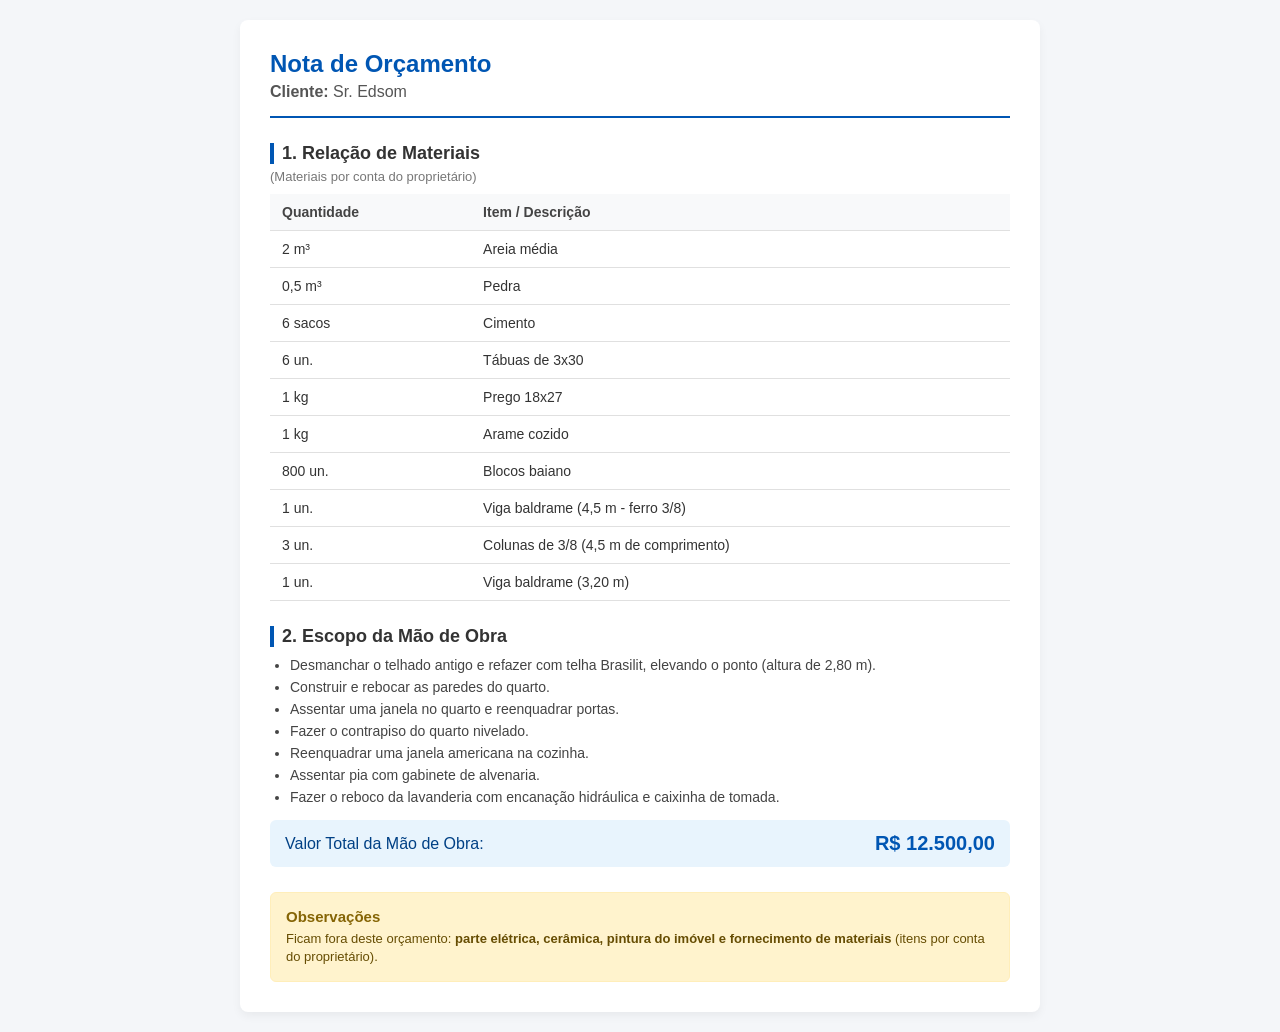
==== index.html @ 5b8305cc "Rename planilha.html to index.html" ====
<!DOCTYPE html>
<html lang="pt-BR">
<head>
    <meta charset="UTF-8">
    <meta name="viewport" content="width=device-width, initial-scale=1.0">
    <title>Nota de Orçamento - Sr. Edsom</title>
    <link rel="stylesheet" href="planilha.css">
</head>
<body>
    <div class="container">
        <header>
            <h1>Nota de Orçamento</h1>
            <p class="cliente"><strong>Cliente:</strong> Sr. Edsom</p>
        </header>

        <section class="section">
            <h2>1. Relação de Materiais</h2>
            <p class="sub-info">(Materiais por conta do proprietário)</p>
            <table>
                <thead>
                    <tr>
                        <th>Quantidade</th>
                        <th>Item / Descrição</th>
                    </tr>
                </thead>
                <tbody>
                    <tr><td>2 m³</td><td>Areia média</td></tr>
                    <tr><td>0,5 m³</td><td>Pedra</td></tr>
                    <tr><td>6 sacos</td><td>Cimento</td></tr>
                    <tr><td>6 un.</td><td>Tábuas de 3x30</td></tr>
                    <tr><td>1 kg</td><td>Prego 18x27</td></tr>
                    <tr><td>1 kg</td><td>Arame cozido</td></tr>
                    <tr><td>800 un.</td><td>Blocos baiano</td></tr>
                    <tr><td>1 un.</td><td>Viga baldrame (4,5 m - ferro 3/8)</td></tr>
                    <tr><td>3 un.</td><td>Colunas de 3/8 (4,5 m de comprimento)</td></tr>
                    <tr><td>1 un.</td><td>Viga baldrame (3,20 m)</td></tr>
                </tbody>
            </table>
        </section>

        <section class="section">
            <h2>2. Escopo da Mão de Obra</h2>
            <ul>
                <li>Desmanchar o telhado antigo e refazer com telha Brasilit, elevando o ponto (altura de 2,80 m).</li>
                <li>Construir e rebocar as paredes do quarto.</li>
                <li>Assentar uma janela no quarto e reenquadrar portas.</li>
                <li>Fazer o contrapiso do quarto nivelado.</li>
                <li>Reenquadrar uma janela americana na cozinha.</li>
                <li>Assentar pia com gabinete de alvenaria.</li>
                <li>Fazer o reboco da lavanderia com encanação hidráulica e caixinha de tomada.</li>
            </ul>
            <div class="valor-total">
                <span>Valor Total da Mão de Obra:</span>
                <strong>R$ 12.500,00</strong>
            </div>
        </section>

        <section class="obs">
            <h3>Observações</h3>
            <p>Ficam fora deste orçamento: <strong>parte elétrica, cerâmica, pintura do imóvel e fornecimento de materiais</strong> (itens por conta do proprietário).</p>
        </section>
    </div>
</body>
</html>
---- planilha.css ----
* {
    margin: 0;
    padding: 0;
    box-sizing: border-box;
}

body {
    font-family: 'Segoe UI', Tahoma, Geneva, Verdana, sans-serif;
    background-color: #f4f6f9;
    color: #333;
    padding: 20px;
}

.container {
    max-width: 800px;
    margin: 0 auto;
    background: #ffffff;
    padding: 30px;
    border-radius: 8px;
    box-shadow: 0 4px 10px rgba(0, 0, 0, 0.05);
}

header {
    border-bottom: 2px solid #0056b3;
    padding-bottom: 15px;
    margin-bottom: 25px;
}

header h1 {
    color: #0056b3;
    font-size: 24px;
    margin-bottom: 5px;
}

.cliente {
    font-size: 16px;
    color: #555;
}

.section {
    margin-bottom: 25px;
}

.section h2 {
    font-size: 18px;
    color: #333;
    margin-bottom: 5px;
    border-left: 4px solid #0056b3;
    padding-left: 8px;
}

.sub-info {
    font-size: 13px;
    color: #777;
    margin-bottom: 10px;
}

table {
    width: 100%;
    border-collapse: collapse;
    margin-top: 10px;
}

table th, table td {
    padding: 10px 12px;
    text-align: left;
    border-bottom: 1px solid #e0e0e0;
    font-size: 14px;
}

table th {
    background-color: #f8f9fa;
    color: #444;
    font-weight: 600;
}

ul {
    margin-top: 10px;
    padding-left: 20px;
}

ul li {
    font-size: 14px;
    margin-bottom: 6px;
    color: #444;
}

.valor-total {
    margin-top: 15px;
    background-color: #e8f4fd;
    padding: 12px 15px;
    border-radius: 6px;
    display: flex;
    justify-content: space-between;
    align-items: center;
    font-size: 16px;
    color: #004085;
}

.valor-total strong {
    font-size: 20px;
    color: #0056b3;
}

.obs {
    background-color: #fff3cd;
    border: 1px solid #ffeeba;
    padding: 15px;
    border-radius: 6px;
    margin-top: 20px;
}

.obs h3 {
    font-size: 15px;
    color: #856404;
    margin-bottom: 5px;
}

.obs p {
    font-size: 13px;
    color: #664d03;
    line-height: 1.4;
}
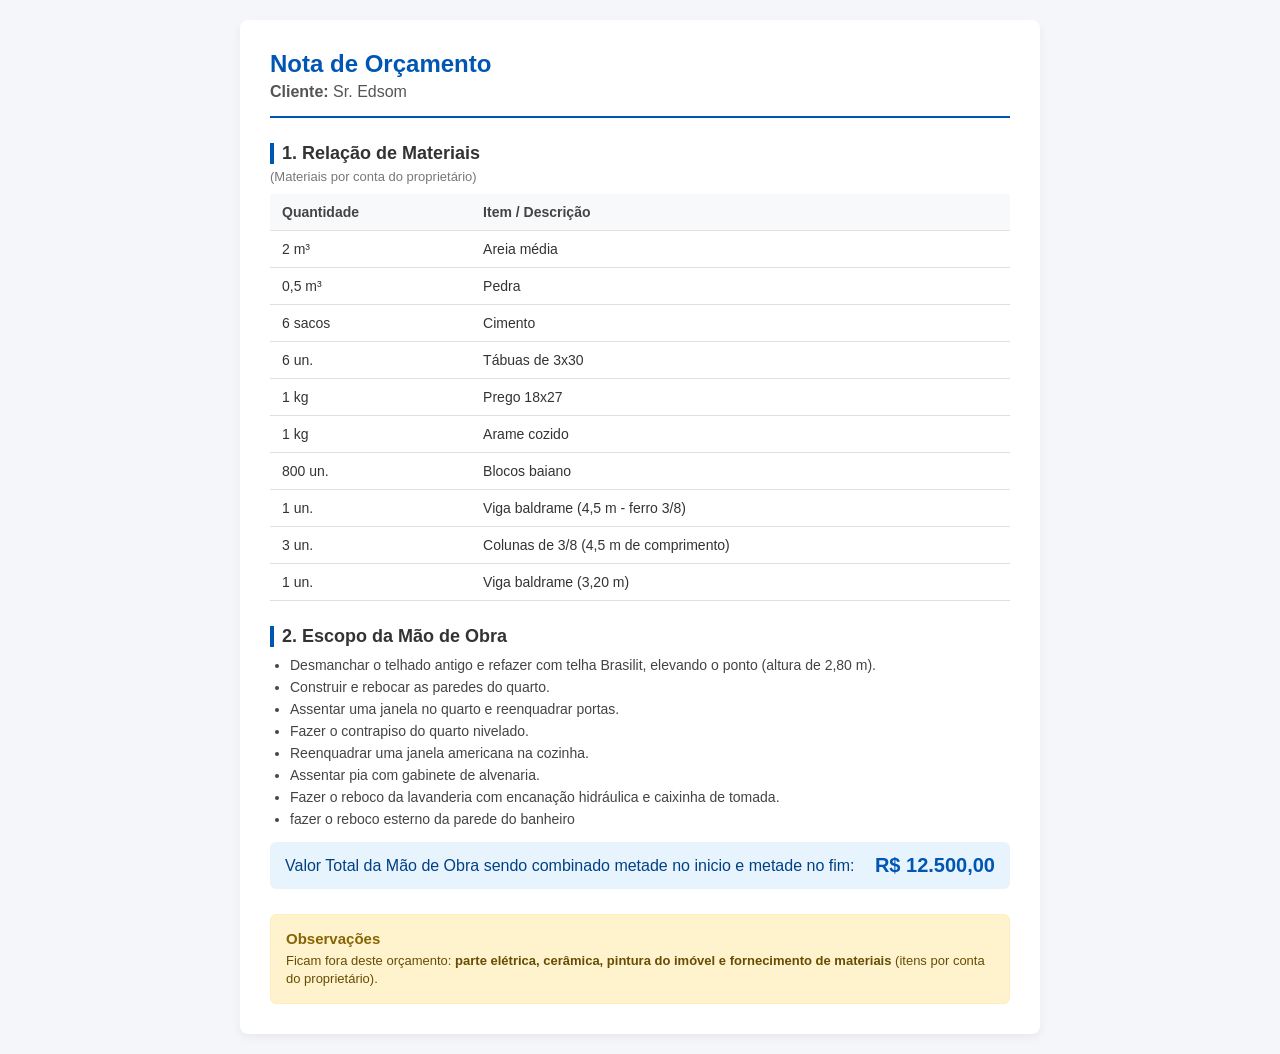
==== commit 4dbe75da: "Update index.html" ====
--- a/index.html
+++ b/index.html
@@ -4,7 +4,7 @@
     <meta charset="UTF-8">
     <meta name="viewport" content="width=device-width, initial-scale=1.0">
     <title>Nota de Orçamento - Sr. Edsom</title>
-    <link rel="stylesheet" href="planilha.css">
+    <link rel="stylesheet" href="style.css">
 </head>
 <body>
     <div class="container">
@@ -48,9 +48,10 @@
                 <li>Reenquadrar uma janela americana na cozinha.</li>
                 <li>Assentar pia com gabinete de alvenaria.</li>
                 <li>Fazer o reboco da lavanderia com encanação hidráulica e caixinha de tomada.</li>
+                <li>fazer o reboco esterno da parede do banheiro</li>
             </ul>
             <div class="valor-total">
-                <span>Valor Total da Mão de Obra:</span>
+                <span>Valor Total da Mão de Obra sendo combinado metade no inicio e metade no fim:</span>
                 <strong>R$ 12.500,00</strong>
             </div>
         </section>
--- a/style.css
+++ b/style.css
@@ -0,0 +1,123 @@
+* {
+    margin: 0;
+    padding: 0;
+    box-sizing: border-box;
+}
+
+body {
+    font-family: 'Segoe UI', Tahoma, Geneva, Verdana, sans-serif;
+    background-color: #f4f6f9;
+    color: #333;
+    padding: 20px;
+}
+
+.container {
+    max-width: 800px;
+    margin: 0 auto;
+    background: #ffffff;
+    padding: 30px;
+    border-radius: 8px;
+    box-shadow: 0 4px 10px rgba(0, 0, 0, 0.05);
+}
+
+header {
+    border-bottom: 2px solid #0056b3;
+    padding-bottom: 15px;
+    margin-bottom: 25px;
+}
+
+header h1 {
+    color: #0056b3;
+    font-size: 24px;
+    margin-bottom: 5px;
+}
+
+.cliente {
+    font-size: 16px;
+    color: #555;
+}
+
+.section {
+    margin-bottom: 25px;
+}
+
+.section h2 {
+    font-size: 18px;
+    color: #333;
+    margin-bottom: 5px;
+    border-left: 4px solid #0056b3;
+    padding-left: 8px;
+}
+
+.sub-info {
+    font-size: 13px;
+    color: #777;
+    margin-bottom: 10px;
+}
+
+table {
+    width: 100%;
+    border-collapse: collapse;
+    margin-top: 10px;
+}
+
+table th, table td {
+    padding: 10px 12px;
+    text-align: left;
+    border-bottom: 1px solid #e0e0e0;
+    font-size: 14px;
+}
+
+table th {
+    background-color: #f8f9fa;
+    color: #444;
+    font-weight: 600;
+}
+
+ul {
+    margin-top: 10px;
+    padding-left: 20px;
+}
+
+ul li {
+    font-size: 14px;
+    margin-bottom: 6px;
+    color: #444;
+}
+
+.valor-total {
+    margin-top: 15px;
+    background-color: #e8f4fd;
+    padding: 12px 15px;
+    border-radius: 6px;
+    display: flex;
+    justify-content: space-between;
+    align-items: center;
+    font-size: 16px;
+    color: #004085;
+}
+
+.valor-total strong {
+    font-size: 20px;
+    color: #0056b3;
+}
+
+.obs {
+    background-color: #fff3cd;
+    border: 1px solid #ffeeba;
+    padding: 15px;
+    border-radius: 6px;
+    margin-top: 20px;
+}
+
+.obs h3 {
+    font-size: 15px;
+    color: #856404;
+    margin-bottom: 5px;
+}
+
+.obs p {
+    font-size: 13px;
+    color: #664d03;
+    line-height: 1.4;
+}
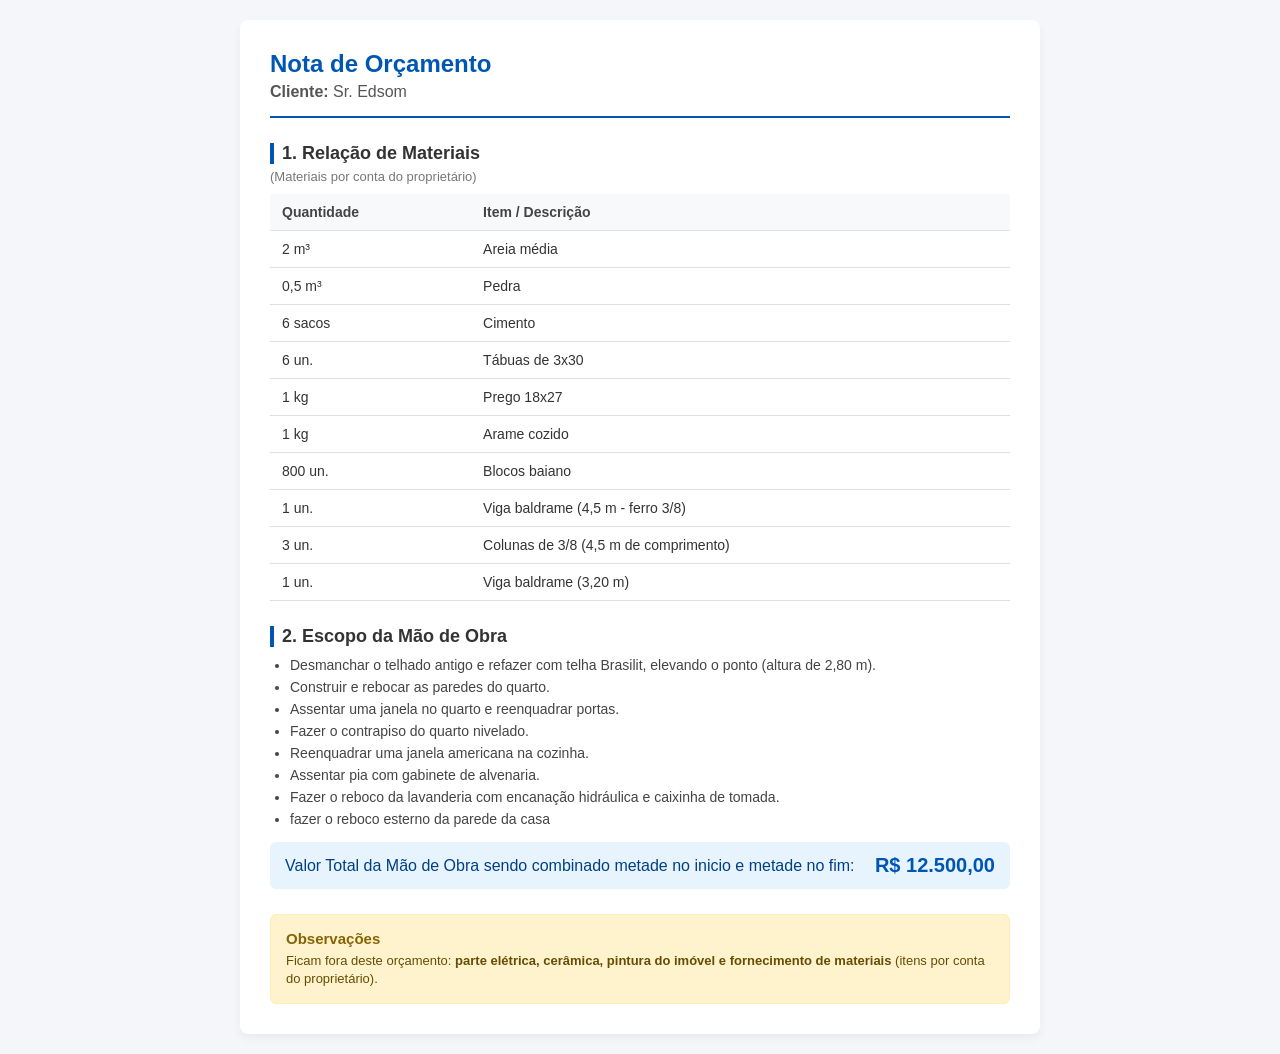
==== commit bb939165: "Update index.html" ====
--- a/index.html
+++ b/index.html
@@ -48,7 +48,7 @@
                 <li>Reenquadrar uma janela americana na cozinha.</li>
                 <li>Assentar pia com gabinete de alvenaria.</li>
                 <li>Fazer o reboco da lavanderia com encanação hidráulica e caixinha de tomada.</li>
-                <li>fazer o reboco esterno da parede do banheiro</li>
+                <li>fazer o reboco esterno da parede da casa</li>
             </ul>
             <div class="valor-total">
                 <span>Valor Total da Mão de Obra sendo combinado metade no inicio e metade no fim:</span>
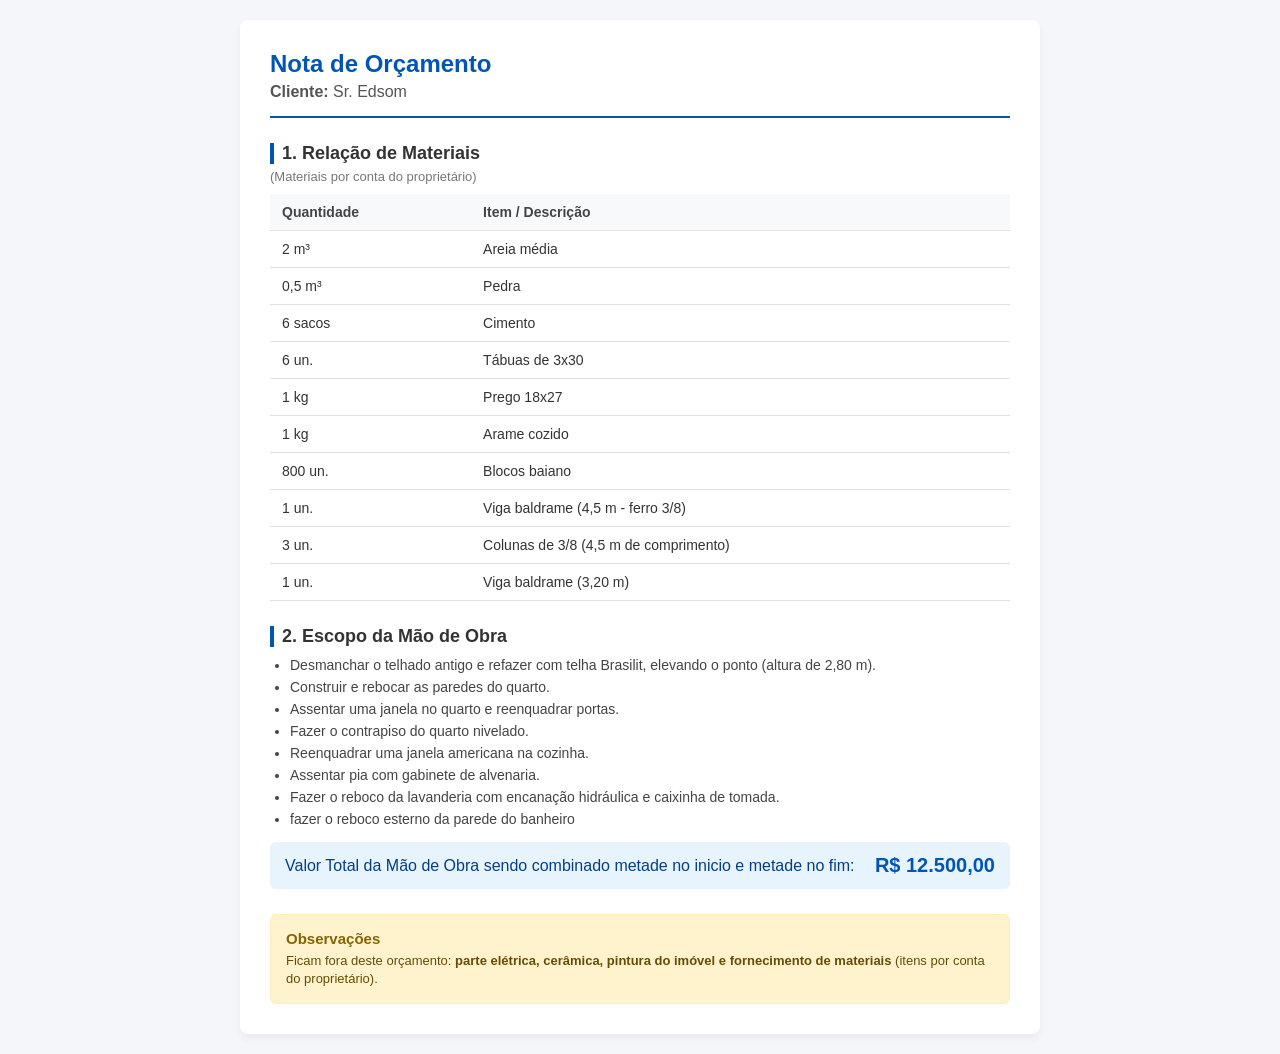
==== commit 58574e4c: "Update index.html" ====
--- a/index.html
+++ b/index.html
@@ -48,10 +48,11 @@
                 <li>Reenquadrar uma janela americana na cozinha.</li>
                 <li>Assentar pia com gabinete de alvenaria.</li>
                 <li>Fazer o reboco da lavanderia com encanação hidráulica e caixinha de tomada.</li>
-                <li>fazer o reboco esterno da parede da casa</li>
+                <li>fazer o reboco esterno da parede do banheiro</li>
             </ul>
             <div class="valor-total">
                 <span>Valor Total da Mão de Obra sendo combinado metade no inicio e metade no fim:</span>
+                <br>
                 <strong>R$ 12.500,00</strong>
             </div>
         </section>
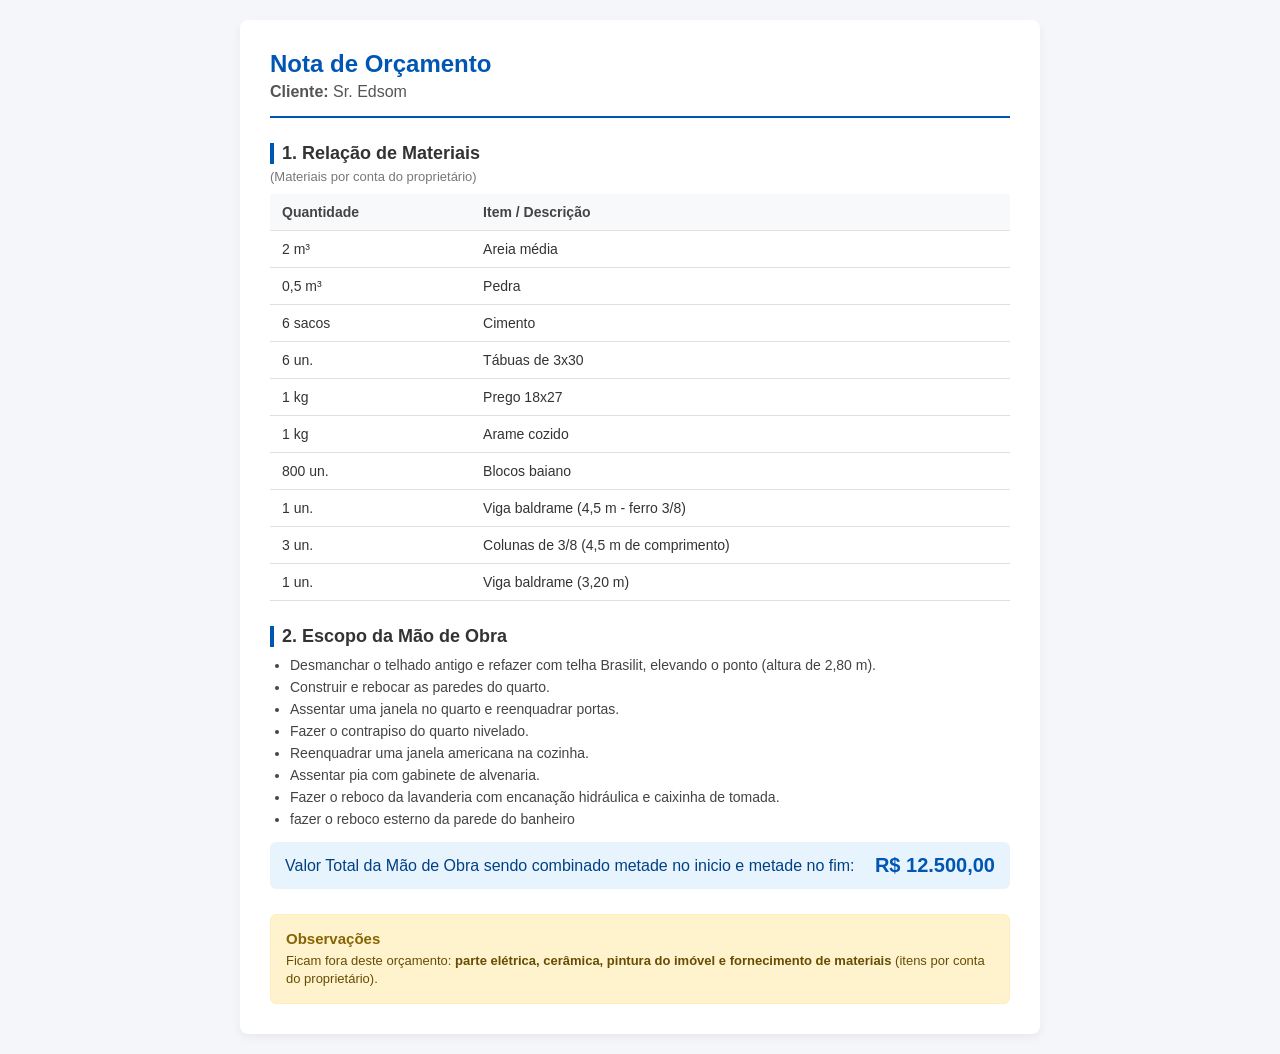
==== commit eb73ad6e: "Update index.html" ====
--- a/index.html
+++ b/index.html
@@ -51,8 +51,8 @@
                 <li>fazer o reboco esterno da parede do banheiro</li>
             </ul>
             <div class="valor-total">
-                <span>Valor Total da Mão de Obra sendo combinado metade no inicio e metade no fim:</span>
-                <br>
+                <span>Valor Total da Mão de Obra sendo combinado metade no inicio e metade no fim:<br></span>
+               
                 <strong>R$ 12.500,00</strong>
             </div>
         </section>
